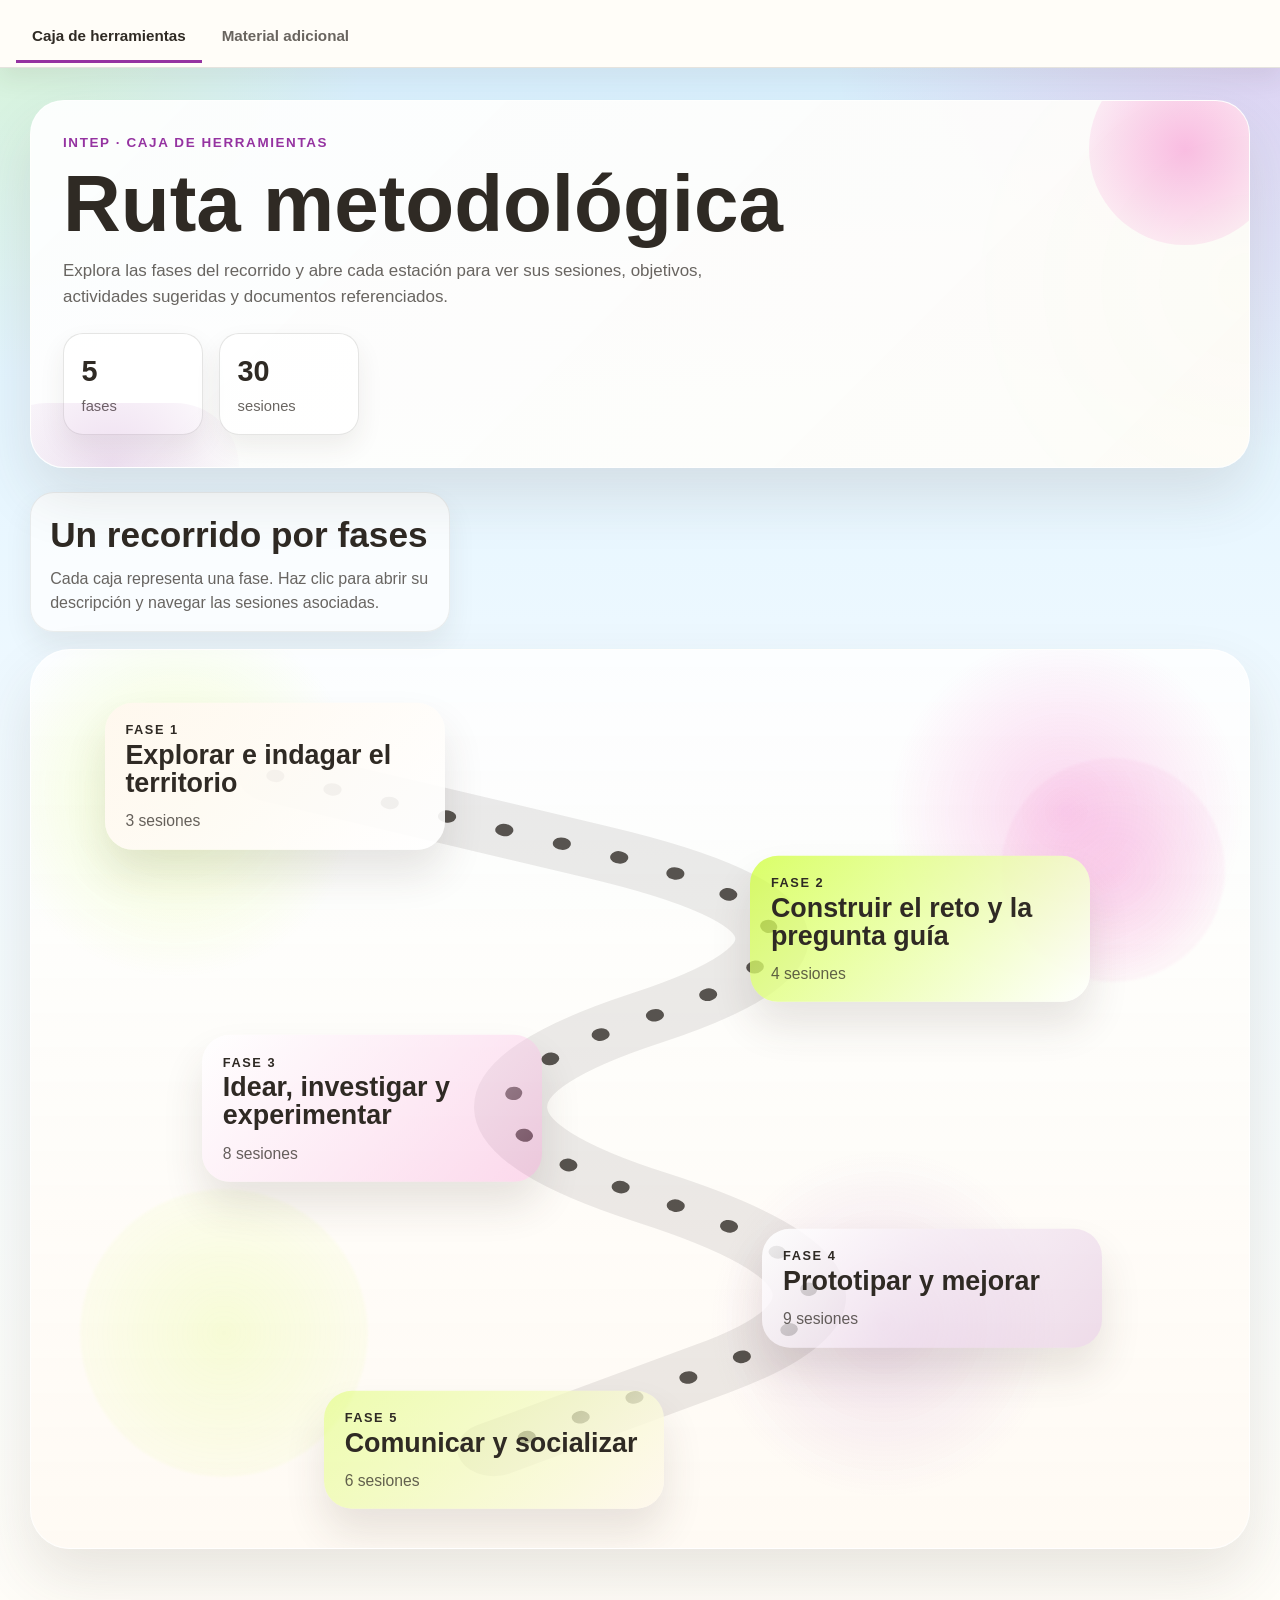
==== intep/caja-herramientas/index.html @ d8cf2d1a "Split INTEP toolkit into tabbed sections" ====
<!doctype html>
<html lang="es">
  <head>
    <meta charset="UTF-8" />
    <meta name="viewport" content="width=device-width, initial-scale=1.0" />
    <title>INTEP Caja de Herramientas</title>
    <meta
      name="description"
      content="Ruta metodológica visual de la caja de herramientas de INTEP."
    />
    <link rel="stylesheet" href="../assets/css/intep-toolkit.css?v=1" />
  </head>
  <body class="toolkit-page" data-toolkit-page data-toolkit-view="journey">
    <main class="page-shell">
      <nav class="toolkit-tabs" aria-label="Secciones de INTEP">
        <a class="toolkit-tab is-active" href="../caja-herramientas/" aria-current="page">
          Caja de herramientas
        </a>
        <a class="toolkit-tab" href="../material-adicional/">Material adicional</a>
      </nav>

      <section class="intro-panel">
        <p class="eyebrow">INTEP · Caja de herramientas</p>
        <h1>Ruta metodológica</h1>
        <div class="intro-copy">
          <p>
            Explora las fases del recorrido y abre cada estación para ver sus
            sesiones, objetivos, actividades sugeridas y documentos
            referenciados.
          </p>
        </div>
        <div class="stats-row" data-stats></div>
      </section>

      <section class="journey-section">
        <div class="journey-copy">
          <h2>Un recorrido por fases</h2>
          <p>
            Cada caja representa una fase. Haz clic para abrir su descripción
            y navegar las sesiones asociadas.
          </p>
        </div>
        <div class="journey-board" data-journey-board>
          <svg class="route-svg" data-route-svg aria-hidden="true"></svg>
          <div class="journey-stations" data-journey-stations></div>
        </div>
      </section>
    </main>

    <div class="phase-modal" data-phase-modal hidden>
      <div class="modal-card" role="dialog" aria-modal="true" aria-labelledby="modal-title">
        <button class="modal-close" type="button" data-close-modal aria-label="Cerrar">
          ×
        </button>
        <section class="modal-hero">
          <span class="modal-kicker" data-modal-count></span>
          <h2 class="modal-title" id="modal-title" data-modal-title></h2>
          <p class="modal-description" data-modal-description></p>
        </section>
        <div class="accordion-list" data-modal-sessions></div>
        <div class="resource-link-list" data-modal-links hidden></div>
      </div>
    </div>

    <script src="../assets/data/intep-toolkit-data.js?v=1"></script>
    <script src="../assets/js/intep-toolkit.js?v=1"></script>
  </body>
</html>
---- intep/assets/css/intep-toolkit.css ----
:root {
  color-scheme: light;
  --bg: #edf7ff;
  --bg-soft: #fffcf8;
  --ink: #2f2a24;
  --muted: rgba(47, 42, 36, 0.72);
  --line: rgba(47, 42, 36, 0.12);
  --lime: #cdff2f;
  --pink: #ef1ca7;
  --violet: #9533a1;
  --pearl: #fff8ee;
  --sky: #cfeeff;
  --shadow: 0 28px 60px rgba(72, 55, 39, 0.12);
  --radius-xl: 34px;
  --radius-lg: 26px;
  --radius-md: 20px;
  --container: 1220px;
}

* {
  box-sizing: border-box;
}

html {
  font-family: "Avenir Next", Avenir, "Segoe UI", sans-serif;
  line-height: 1.5;
}

body {
  margin: 0;
  color: var(--ink);
  background:
    radial-gradient(circle at top right, rgba(239, 28, 167, 0.16), transparent 22%),
    radial-gradient(circle at top left, rgba(205, 255, 47, 0.2), transparent 18%),
    linear-gradient(180deg, #d7f0ff 0%, #eff9ff 44%, #fffdf8 100%);
}

body.modal-open {
  overflow: hidden;
}

a {
  color: inherit;
  text-decoration: none;
}

.toolkit-page {
  min-height: 100vh;
}

.page-shell {
  width: min(calc(100% - 2rem), var(--container));
  margin: 0 auto;
  padding: 0 0 4rem;
}

.intro-panel {
  position: relative;
  overflow: hidden;
  margin-top: 2rem;
  padding: 2rem;
  border: 1px solid rgba(255, 255, 255, 0.74);
  border-radius: var(--radius-xl);
  background:
    linear-gradient(135deg, rgba(255, 255, 255, 0.9), rgba(255, 252, 248, 0.92)),
    radial-gradient(circle at right, rgba(205, 255, 47, 0.24), transparent 24%);
  box-shadow: var(--shadow);
}

.intro-panel::before,
.intro-panel::after {
  content: "";
  position: absolute;
  border-radius: 999px;
}

.intro-panel::before {
  top: -3rem;
  right: -2rem;
  width: 12rem;
  height: 12rem;
  background: radial-gradient(circle, rgba(239, 28, 167, 0.28), rgba(239, 28, 167, 0));
}

.intro-panel::after {
  left: -3rem;
  bottom: -4rem;
  width: 16rem;
  height: 8rem;
  background: radial-gradient(circle, rgba(149, 51, 161, 0.16), rgba(149, 51, 161, 0));
}

.eyebrow {
  margin: 0 0 0.8rem;
  color: var(--violet);
  font-size: 0.84rem;
  font-weight: 900;
  letter-spacing: 0.12em;
  text-transform: uppercase;
}

.intro-panel h1 {
  margin: 0;
  font-size: clamp(2.8rem, 7vw, 5rem);
  line-height: 0.95;
}

.intro-copy {
  max-width: 72ch;
  margin-top: 1rem;
  color: var(--muted);
  font-size: 1.06rem;
}

.stats-row {
  display: flex;
  flex-wrap: wrap;
  gap: 1rem;
  margin-top: 1.5rem;
}

.toolkit-tabs {
  display: flex;
  align-items: flex-end;
  gap: 0.25rem;
  margin-bottom: 1.25rem;
  margin-left: calc(50% - 50vw);
  margin-right: calc(50% - 50vw);
  padding: 0.85rem 1rem 0.2rem;
  width: 100vw;
  overflow-x: auto;
  position: sticky;
  top: 0;
  z-index: 10;
  border-bottom: 1px solid rgba(47, 42, 36, 0.12);
  background: #fffdf8;
  box-shadow: 0 12px 24px rgba(63, 47, 34, 0.08);
  scrollbar-width: thin;
}

.toolkit-tab {
  display: inline-flex;
  align-items: center;
  justify-content: center;
  flex: 0 0 auto;
  min-height: 42px;
  padding: 0.7rem 1rem 0.8rem;
  border-bottom: 3px solid transparent;
  color: var(--muted);
  font-size: 0.95rem;
  font-weight: 800;
  white-space: nowrap;
  transition:
    background-color 160ms ease,
    color 160ms ease,
    border-color 160ms ease;
}

.toolkit-tab:hover,
.toolkit-tab:focus-visible {
  color: var(--ink);
  background: rgba(255, 255, 255, 0.38);
  outline: none;
}

.toolkit-tab.is-active {
  color: var(--ink);
  border-color: var(--violet);
}

.stat-card {
  min-width: 140px;
  padding: 1rem 1.1rem;
  border: 1px solid var(--line);
  border-radius: 20px;
  background: rgba(255, 255, 255, 0.7);
  box-shadow: 0 12px 26px rgba(63, 47, 34, 0.08);
}

.stat-card strong {
  display: block;
  font-size: 1.8rem;
}

.stat-card span {
  color: var(--muted);
  font-size: 0.92rem;
}

.journey-section {
  margin-top: 1.5rem;
}

.resources-section {
  margin-top: 1.5rem;
}

.journey-copy {
  max-width: 420px;
  margin-bottom: 1.1rem;
  padding: 1rem 1.2rem;
  border: 1px solid rgba(47, 42, 36, 0.08);
  border-radius: 24px;
  background: rgba(255, 255, 255, 0.74);
  box-shadow: 0 14px 28px rgba(67, 52, 39, 0.08);
}

.journey-copy h2 {
  margin: 0 0 0.35rem;
  font-size: clamp(1.5rem, 4vw, 2.2rem);
}

.journey-copy p {
  margin: 0;
  color: var(--muted);
}

.resources-copy {
  max-width: 520px;
  margin-bottom: 1.1rem;
  padding: 1rem 1.2rem;
  border: 1px solid rgba(47, 42, 36, 0.08);
  border-radius: 24px;
  background: rgba(255, 255, 255, 0.74);
  box-shadow: 0 14px 28px rgba(67, 52, 39, 0.08);
}

.resources-copy h2 {
  margin: 0 0 0.35rem;
  font-size: clamp(1.5rem, 4vw, 2.2rem);
}

.resources-copy p {
  margin: 0;
  color: var(--muted);
}

.journey-board {
  position: relative;
  min-height: 900px;
  overflow: hidden;
  padding: 1.5rem;
  border: 1px solid rgba(255, 255, 255, 0.76);
  border-radius: 40px;
  background:
    radial-gradient(circle at 12% 16%, rgba(205, 255, 47, 0.22), transparent 14%),
    radial-gradient(circle at 85% 18%, rgba(239, 28, 167, 0.18), transparent 14%),
    radial-gradient(circle at 70% 75%, rgba(149, 51, 161, 0.14), transparent 16%),
    linear-gradient(180deg, rgba(255, 255, 255, 0.82), rgba(255, 250, 243, 0.92));
  box-shadow: var(--shadow);
}

.journey-board::before,
.journey-board::after {
  content: "";
  position: absolute;
  border-radius: 999px;
  filter: blur(1px);
}

.journey-board::before {
  inset: auto auto 8% 4%;
  width: 18rem;
  height: 18rem;
  background: radial-gradient(circle, rgba(205, 255, 47, 0.16), rgba(205, 255, 47, 0));
}

.journey-board::after {
  inset: 12% 2% auto auto;
  width: 14rem;
  height: 14rem;
  background: radial-gradient(circle, rgba(239, 28, 167, 0.12), rgba(239, 28, 167, 0));
}

.route-svg {
  position: absolute;
  inset: 0;
  width: 100%;
  height: 100%;
  display: block;
  z-index: 1;
}

.route-guide,
.route-dots {
  fill: none;
  stroke-linecap: round;
  stroke-linejoin: round;
}

.route-guide {
  stroke: rgba(47, 42, 36, 0.09);
  stroke-width: 6;
}

.route-dots {
  stroke: rgba(47, 42, 36, 0.78);
  stroke-width: 1.35;
  stroke-dasharray: 0.1 3.4;
}

.journey-stations {
  position: absolute;
  inset: 0;
  z-index: 2;
}

.station {
  position: absolute;
  width: min(340px, 32vw);
  padding: 1.2rem 1.3rem;
  border: 0;
  border-radius: 28px;
  color: var(--ink);
  text-align: left;
  transform: translate(-50%, -50%);
  cursor: pointer;
  box-shadow: 0 24px 40px rgba(69, 52, 38, 0.12);
  transition:
    transform 180ms ease,
    box-shadow 180ms ease;
}

.station:hover,
.station:focus-visible {
  transform: translate(-50%, -53%);
  box-shadow: 0 28px 48px rgba(69, 52, 38, 0.16);
  outline: none;
}

.station-label,
.station-meta {
  display: block;
}

.station-label {
  margin-bottom: 0.3rem;
  font-size: 0.8rem;
  font-weight: 900;
  letter-spacing: 0.12em;
  text-transform: uppercase;
}

.station strong {
  display: block;
  font-size: clamp(1.5rem, 2.1vw, 2.1rem);
  line-height: 1.04;
}

.station-meta {
  margin-top: 0.9rem;
  color: rgba(47, 42, 36, 0.74);
  font-size: 0.98rem;
}

.station-tone-1 {
  background: linear-gradient(135deg, rgba(255, 248, 238, 0.98), rgba(255, 255, 255, 0.9));
}

.station-tone-2 {
  background: linear-gradient(135deg, rgba(205, 255, 47, 0.72), rgba(255, 255, 255, 0.9));
}

.station-tone-3 {
  background: linear-gradient(135deg, rgba(255, 255, 255, 0.92), rgba(239, 28, 167, 0.16));
}

.station-tone-4 {
  background: linear-gradient(135deg, rgba(255, 255, 255, 0.92), rgba(149, 51, 161, 0.16));
}

.station-tone-5 {
  background: linear-gradient(135deg, rgba(205, 255, 47, 0.36), rgba(255, 248, 238, 0.96));
}

.resource-grid {
  display: grid;
  grid-template-columns: repeat(2, minmax(0, 1fr));
  gap: 1rem;
}

.resource-card {
  position: relative;
  min-height: 210px;
  padding: 1.4rem;
  border: 1px solid rgba(255, 255, 255, 0.76);
  border-radius: 30px;
  background:
    linear-gradient(135deg, rgba(255, 255, 255, 0.92), rgba(255, 248, 243, 0.96)),
    radial-gradient(circle at top right, rgba(149, 51, 161, 0.12), transparent 28%);
  box-shadow: var(--shadow);
  color: var(--ink);
  text-align: left;
  cursor: pointer;
  transition:
    transform 180ms ease,
    box-shadow 180ms ease;
}

.resource-card:hover,
.resource-card:focus-visible {
  transform: translateY(-3px);
  box-shadow: 0 28px 48px rgba(69, 52, 38, 0.16);
  outline: none;
}

.resource-card::before {
  content: "";
  position: absolute;
  inset: 0 auto auto 0;
  width: 100%;
  height: 0.4rem;
  border-radius: 30px 30px 0 0;
}

.resource-card-label,
.resource-card-meta {
  display: block;
}

.resource-card-label {
  margin-bottom: 0.75rem;
  font-size: 0.78rem;
  font-weight: 900;
  letter-spacing: 0.12em;
  text-transform: uppercase;
}

.resource-card strong {
  display: block;
  font-size: clamp(1.6rem, 2.3vw, 2.2rem);
  line-height: 1.05;
}

.resource-card p {
  margin: 0.7rem 0 0;
  color: var(--muted);
}

.resource-card-meta {
  margin-top: 1rem;
  font-size: 0.95rem;
  font-weight: 700;
  color: rgba(47, 42, 36, 0.74);
}

.resource-tone-1::before {
  background: linear-gradient(90deg, var(--lime), rgba(205, 255, 47, 0.28));
}

.resource-tone-2::before {
  background: linear-gradient(90deg, var(--pink), rgba(149, 51, 161, 0.4));
}

.phase-modal {
  position: fixed;
  inset: 0;
  z-index: 20;
  display: grid;
  place-items: center;
  padding: 1.25rem;
  background: rgba(23, 19, 23, 0.46);
  backdrop-filter: blur(10px);
}

.phase-modal[hidden] {
  display: none;
}

.modal-card {
  position: relative;
  width: min(980px, 100%);
  max-height: min(88vh, 960px);
  overflow: auto;
  padding: 1.4rem;
  border: 1px solid rgba(255, 255, 255, 0.74);
  border-radius: 34px;
  background:
    linear-gradient(135deg, rgba(255, 255, 255, 0.98), rgba(255, 248, 245, 0.98)),
    radial-gradient(circle at top right, rgba(239, 28, 167, 0.18), transparent 28%);
  box-shadow: 0 36px 84px rgba(0, 0, 0, 0.22);
}

.modal-card::before {
  content: "";
  position: absolute;
  top: 0;
  left: 0;
  width: 15rem;
  height: 0.7rem;
  border-radius: 0 0 999px 0;
  background: linear-gradient(90deg, var(--lime), var(--pink), var(--violet));
}

.modal-close {
  position: sticky;
  top: 0;
  z-index: 2;
  display: inline-flex;
  align-items: center;
  justify-content: center;
  width: 3rem;
  height: 3rem;
  margin-left: auto;
  border: 0;
  border-radius: 999px;
  background: rgba(47, 42, 36, 0.06);
  font-size: 1.7rem;
  cursor: pointer;
}

.modal-hero {
  padding: 1.3rem;
  border: 1px solid rgba(47, 42, 36, 0.08);
  border-radius: 26px;
  background:
    linear-gradient(135deg, rgba(255, 255, 255, 0.96), rgba(255, 248, 238, 0.94)),
    radial-gradient(circle at right, rgba(205, 255, 47, 0.2), transparent 30%);
}

.modal-kicker {
  display: inline-flex;
  align-items: center;
  gap: 0.4rem;
  padding: 0.35rem 0.78rem;
  border-radius: 999px;
  background: rgba(205, 255, 47, 0.5);
  font-size: 0.78rem;
  font-weight: 900;
  letter-spacing: 0.08em;
  text-transform: uppercase;
}

.modal-title {
  margin: 0.9rem 0 0.5rem;
  font-size: clamp(1.8rem, 4vw, 2.8rem);
  line-height: 1.02;
}

.modal-description {
  margin: 0;
  color: var(--muted);
}

.accordion-list {
  display: grid;
  gap: 0.9rem;
  margin-top: 1.2rem;
}

.resource-link-list {
  display: grid;
  gap: 0.75rem;
  margin-top: 1.2rem;
}

.resource-link-list[hidden] {
  display: none;
}

.session-card {
  overflow: hidden;
  border: 1px solid rgba(47, 42, 36, 0.1);
  border-radius: 22px;
  background: rgba(255, 255, 255, 0.86);
}

.session-card summary {
  display: flex;
  align-items: center;
  justify-content: space-between;
  gap: 1rem;
  padding: 1rem 1.15rem;
  list-style: none;
  cursor: pointer;
  font-weight: 800;
}

.session-card summary::-webkit-details-marker {
  display: none;
}

.session-chevron {
  width: 14px;
  height: 14px;
  border-right: 3px solid currentColor;
  border-bottom: 3px solid currentColor;
  transform: rotate(45deg);
  transition: transform 160ms ease;
}

.session-card[open] .session-chevron {
  transform: rotate(225deg);
}

.session-content {
  display: grid;
  gap: 0.85rem;
  padding: 0 1.15rem 1.15rem;
}

.detail-block {
  padding: 0.95rem 1rem;
  border-radius: 18px;
}

.detail-objective {
  background: rgba(205, 255, 47, 0.2);
}

.detail-skills {
  background: rgba(239, 28, 167, 0.08);
}

.detail-activity {
  background: rgba(149, 51, 161, 0.08);
}

.detail-pages {
  background: rgba(205, 255, 47, 0.12);
}

.detail-documents {
  background: rgba(255, 248, 238, 0.96);
  border: 1px solid rgba(47, 42, 36, 0.08);
}

.session-content h4 {
  margin: 0 0 0.3rem;
  font-size: 0.82rem;
  font-weight: 900;
  letter-spacing: 0.08em;
  text-transform: uppercase;
}

.session-content p {
  margin: 0;
  color: var(--muted);
}

.rich-copy {
  display: grid;
  gap: 0.3rem;
  color: var(--muted);
}

.chip-row {
  display: flex;
  flex-wrap: wrap;
  gap: 0.45rem;
}

.chip {
  padding: 0.4rem 0.72rem;
  border-radius: 999px;
  background: rgba(255, 255, 255, 0.8);
  font-size: 0.84rem;
}

.document-list {
  display: grid;
  gap: 0.5rem;
  margin: 0;
  padding: 0;
  list-style: none;
}

.document-link {
  display: inline-flex;
  align-items: center;
  gap: 0.5rem;
  padding: 0.84rem 0.96rem;
  border-radius: 16px;
  background: rgba(149, 51, 161, 0.08);
  font-weight: 700;
  transition:
    transform 160ms ease,
    background-color 160ms ease;
}

.document-link:hover {
  transform: translateY(-1px);
  background: rgba(239, 28, 167, 0.1);
}

.document-link.is-muted {
  background: rgba(47, 42, 36, 0.07);
}

.document-link[aria-disabled="true"] {
  cursor: default;
}

.document-tag {
  padding: 0.16rem 0.4rem;
  border-radius: 999px;
  background: rgba(205, 255, 47, 0.5);
  font-size: 0.72rem;
  font-weight: 900;
}

.empty-copy {
  color: var(--muted);
}

@media (max-width: 980px) {
  .station {
    width: min(300px, 42vw);
  }
}

@media (max-width: 760px) {
  .page-shell {
    width: min(calc(100% - 1rem), var(--container));
    padding: 0 0 2rem;
  }

  .intro-panel,
  .journey-board,
  .modal-card {
    border-radius: 24px;
  }

  .intro-panel,
  .modal-card {
    padding: 1rem;
  }

  .intro-panel {
    margin-top: 1rem;
  }

  .journey-board {
    min-height: 1160px;
    padding: 1rem 0.85rem;
  }

  .toolkit-tabs {
    margin-bottom: 1rem;
  }

  .station {
    width: min(248px, calc(100vw - 3rem));
    padding: 1.05rem 1rem;
    border-radius: 24px;
  }

  .station strong {
    font-size: clamp(1.05rem, 7vw, 1.7rem);
  }

  .station-label {
    font-size: 0.72rem;
  }

  .station-meta {
    margin-top: 0.65rem;
    font-size: 0.92rem;
  }

  .route-guide {
    stroke-width: 8;
    stroke: rgba(47, 42, 36, 0.12);
  }

  .route-dots {
    stroke-width: 1.7;
    stroke: rgba(47, 42, 36, 0.72);
    stroke-dasharray: 0.1 3;
  }

  .resource-grid {
    grid-template-columns: 1fr;
  }

  .resource-card {
    min-height: auto;
    padding: 1.15rem 1rem;
    border-radius: 24px;
  }
}
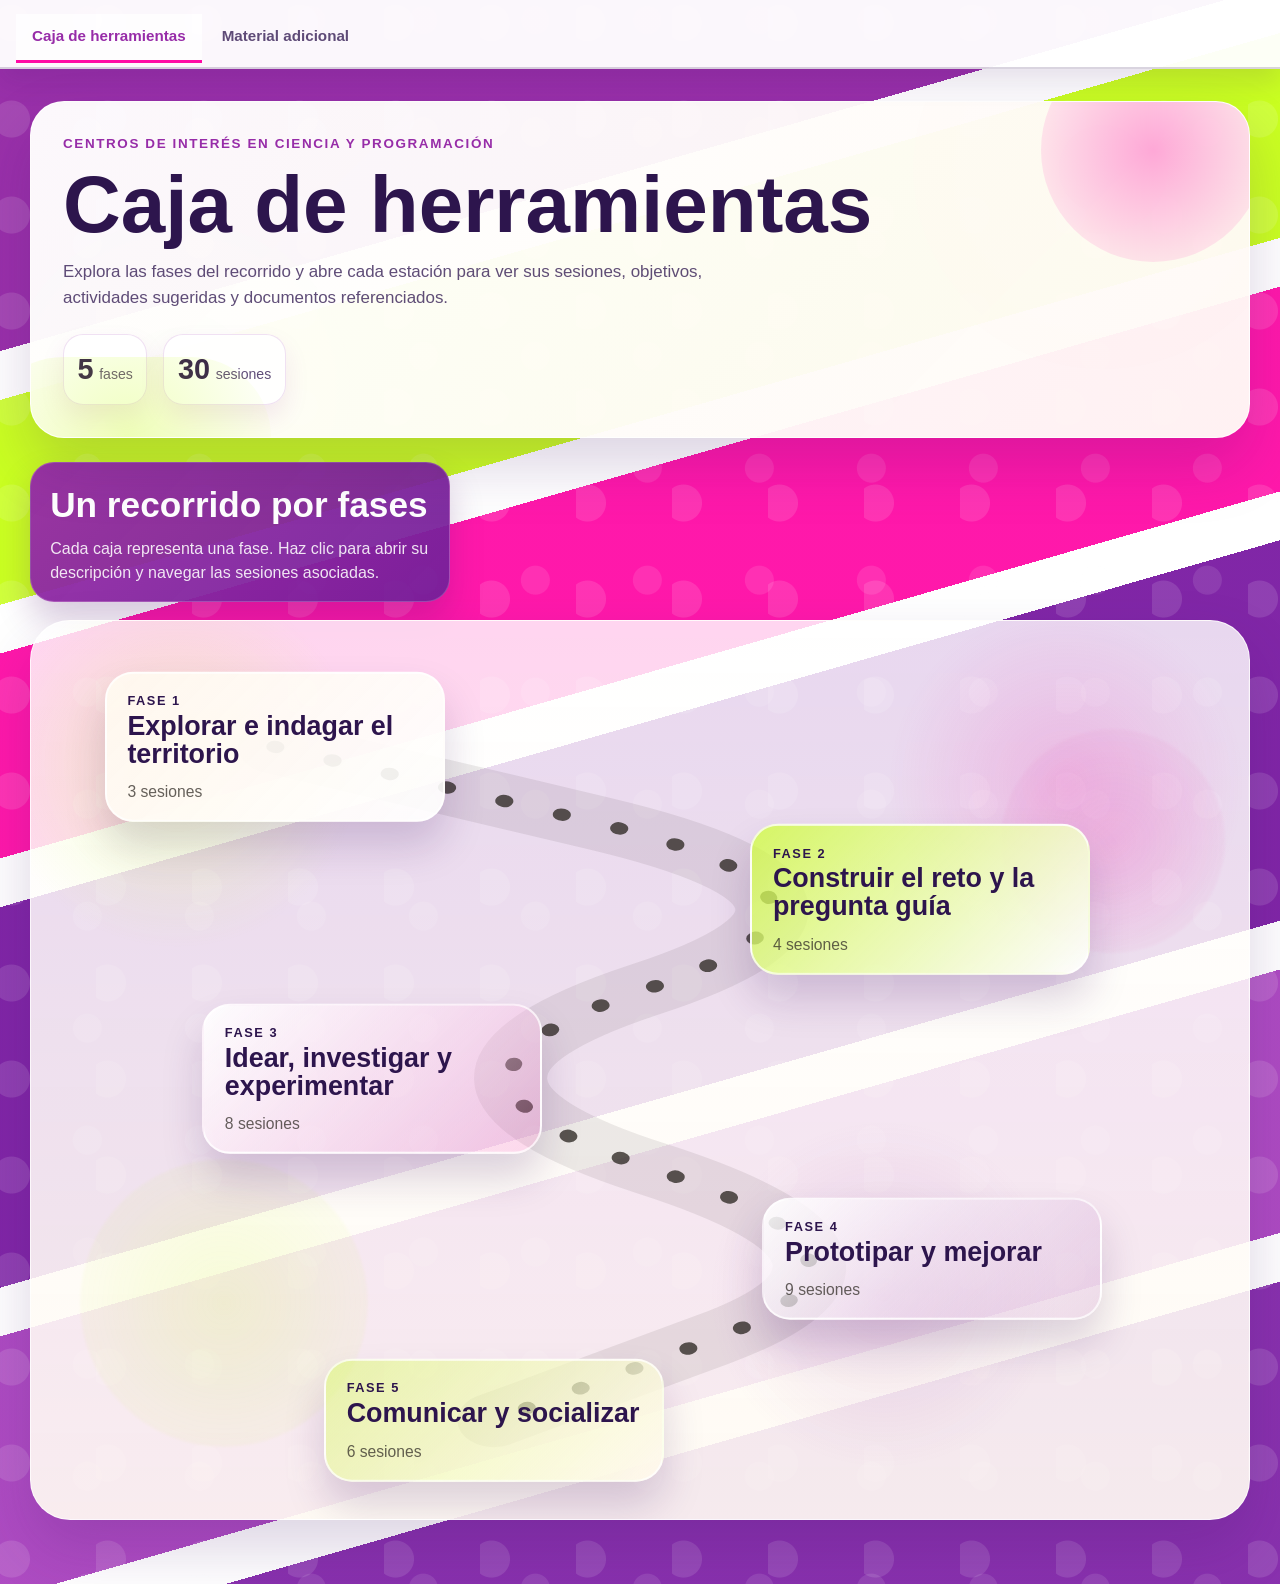
==== commit 551e14e1: "Update INTEP toolkit visuals and links" ====
--- a/intep/caja-herramientas/index.html
+++ b/intep/caja-herramientas/index.html
@@ -8,7 +8,7 @@
       name="description"
       content="Ruta metodológica visual de la caja de herramientas de INTEP."
     />
-    <link rel="stylesheet" href="../assets/css/intep-toolkit.css?v=1" />
+    <link rel="stylesheet" href="../assets/css/intep-toolkit.css?v=4" />
   </head>
   <body class="toolkit-page" data-toolkit-page data-toolkit-view="journey">
     <main class="page-shell">
@@ -20,8 +20,8 @@
       </nav>
 
       <section class="intro-panel">
-        <p class="eyebrow">INTEP · Caja de herramientas</p>
-        <h1>Ruta metodológica</h1>
+        <p class="eyebrow">Centros de Interés en ciencia y programación</p>
+        <h1>Caja de herramientas</h1>
         <div class="intro-copy">
           <p>
             Explora las fases del recorrido y abre cada estación para ver sus
--- a/intep/assets/css/intep-toolkit.css
+++ b/intep/assets/css/intep-toolkit.css
@@ -1,16 +1,16 @@
 :root {
   color-scheme: light;
-  --bg: #edf7ff;
-  --bg-soft: #fffcf8;
-  --ink: #2f2a24;
-  --muted: rgba(47, 42, 36, 0.72);
-  --line: rgba(47, 42, 36, 0.12);
-  --lime: #cdff2f;
-  --pink: #ef1ca7;
-  --violet: #9533a1;
-  --pearl: #fff8ee;
-  --sky: #cfeeff;
-  --shadow: 0 28px 60px rgba(72, 55, 39, 0.12);
+  --bg: #c9ff11;
+  --bg-soft: #fffdf6;
+  --ink: #2d154d;
+  --muted: rgba(45, 21, 77, 0.76);
+  --line: rgba(45, 21, 77, 0.14);
+  --lime: #c8ff18;
+  --pink: #ff0aa5;
+  --violet: #972ca8;
+  --pearl: #fffdf7;
+  --sky: #2b62ff;
+  --shadow: 0 28px 60px rgba(59, 18, 98, 0.18);
   --radius-xl: 34px;
   --radius-lg: 26px;
   --radius-md: 20px;
@@ -30,9 +30,24 @@
   margin: 0;
   color: var(--ink);
   background:
-    radial-gradient(circle at top right, rgba(239, 28, 167, 0.16), transparent 22%),
-    radial-gradient(circle at top left, rgba(205, 255, 47, 0.2), transparent 18%),
-    linear-gradient(180deg, #d7f0ff 0%, #eff9ff 44%, #fffdf8 100%);
+    radial-gradient(circle at 12% 24%, rgba(255, 255, 255, 0.12) 0 18px, transparent 19px)
+      0 0 / 96px 96px,
+    radial-gradient(circle at 78% 18%, rgba(255, 255, 255, 0.1) 0 14px, transparent 15px)
+      0 0 / 112px 112px,
+    linear-gradient(
+      164deg,
+      rgba(151, 44, 168, 0.98) 0 18%,
+      rgba(255, 255, 255, 0.94) 18% 20.5%,
+      rgba(200, 255, 24, 0.96) 20.5% 31%,
+      rgba(255, 255, 255, 0.95) 31% 33.5%,
+      rgba(255, 10, 165, 0.94) 33.5% 44%,
+      rgba(255, 255, 255, 0.95) 44% 46.5%,
+      rgba(126, 34, 165, 0.98) 46.5% 66%,
+      rgba(255, 255, 255, 0.94) 66% 68.5%,
+      rgba(172, 72, 193, 0.98) 68.5% 82%,
+      rgba(255, 255, 255, 0.94) 82% 84.5%,
+      rgba(134, 45, 172, 0.98) 84.5% 100%
+    );
 }
 
 body.modal-open {
@@ -59,11 +74,12 @@
   overflow: hidden;
   margin-top: 2rem;
   padding: 2rem;
-  border: 1px solid rgba(255, 255, 255, 0.74);
+  border: 1px solid rgba(255, 255, 255, 0.82);
   border-radius: var(--radius-xl);
   background:
-    linear-gradient(135deg, rgba(255, 255, 255, 0.9), rgba(255, 252, 248, 0.92)),
-    radial-gradient(circle at right, rgba(205, 255, 47, 0.24), transparent 24%);
+    linear-gradient(135deg, rgba(255, 255, 255, 0.97), rgba(255, 250, 245, 0.96)),
+    radial-gradient(circle at 88% 20%, rgba(255, 10, 165, 0.2), transparent 24%),
+    radial-gradient(circle at 12% 86%, rgba(200, 255, 24, 0.26), transparent 20%);
   box-shadow: var(--shadow);
 }
 
@@ -75,19 +91,19 @@
 }
 
 .intro-panel::before {
-  top: -3rem;
-  right: -2rem;
-  width: 12rem;
-  height: 12rem;
-  background: radial-gradient(circle, rgba(239, 28, 167, 0.28), rgba(239, 28, 167, 0));
+  top: -4rem;
+  right: -1rem;
+  width: 14rem;
+  height: 14rem;
+  background: radial-gradient(circle, rgba(255, 10, 165, 0.34), rgba(255, 10, 165, 0));
 }
 
 .intro-panel::after {
   left: -3rem;
-  bottom: -4rem;
-  width: 16rem;
-  height: 8rem;
-  background: radial-gradient(circle, rgba(149, 51, 161, 0.16), rgba(149, 51, 161, 0));
+  bottom: -5rem;
+  width: 18rem;
+  height: 10rem;
+  background: radial-gradient(circle, rgba(200, 255, 24, 0.28), rgba(200, 255, 24, 0));
 }
 
 .eyebrow {
@@ -132,9 +148,9 @@
   position: sticky;
   top: 0;
   z-index: 10;
-  border-bottom: 1px solid rgba(47, 42, 36, 0.12);
-  background: #fffdf8;
-  box-shadow: 0 12px 24px rgba(63, 47, 34, 0.08);
+  border-bottom: 2px solid rgba(45, 21, 77, 0.18);
+  background: rgba(255, 255, 255, 0.96);
+  box-shadow: 0 14px 26px rgba(59, 18, 98, 0.12);
   scrollbar-width: thin;
 }
 
@@ -159,32 +175,39 @@
 .toolkit-tab:hover,
 .toolkit-tab:focus-visible {
   color: var(--ink);
-  background: rgba(255, 255, 255, 0.38);
+  background: rgba(255, 255, 255, 0.34);
   outline: none;
 }
 
 .toolkit-tab.is-active {
-  color: var(--ink);
-  border-color: var(--violet);
+  color: var(--violet);
+  background: rgba(255, 255, 255, 0.82);
+  border-color: var(--pink);
 }
 
 .stat-card {
-  min-width: 140px;
-  padding: 1rem 1.1rem;
-  border: 1px solid var(--line);
+  display: inline-flex;
+  align-items: baseline;
+  gap: 0.35rem;
+  width: fit-content;
+  min-width: auto;
+  padding: 0.8rem 0.85rem;
+  border: 1px solid rgba(151, 44, 168, 0.14);
   border-radius: 20px;
-  background: rgba(255, 255, 255, 0.7);
-  box-shadow: 0 12px 26px rgba(63, 47, 34, 0.08);
+  background: rgba(255, 255, 255, 0.9);
+  box-shadow: 0 12px 24px rgba(151, 44, 168, 0.1);
 }
 
 .stat-card strong {
-  display: block;
+  display: inline;
   font-size: 1.8rem;
 }
 
 .stat-card span {
+  display: inline;
   color: var(--muted);
-  font-size: 0.92rem;
+  font-size: 0.88rem;
+  white-space: nowrap;
 }
 
 .journey-section {
@@ -199,40 +222,42 @@
   max-width: 420px;
   margin-bottom: 1.1rem;
   padding: 1rem 1.2rem;
-  border: 1px solid rgba(47, 42, 36, 0.08);
+  border: 1px solid rgba(255, 255, 255, 0.18);
   border-radius: 24px;
-  background: rgba(255, 255, 255, 0.74);
-  box-shadow: 0 14px 28px rgba(67, 52, 39, 0.08);
+  background: linear-gradient(135deg, rgba(151, 44, 168, 0.96), rgba(116, 32, 153, 0.94));
+  box-shadow: 0 18px 34px rgba(81, 17, 110, 0.22);
 }
 
 .journey-copy h2 {
   margin: 0 0 0.35rem;
+  color: #fff;
   font-size: clamp(1.5rem, 4vw, 2.2rem);
 }
 
 .journey-copy p {
   margin: 0;
-  color: var(--muted);
+  color: rgba(255, 255, 255, 0.88);
 }
 
 .resources-copy {
   max-width: 520px;
   margin-bottom: 1.1rem;
   padding: 1rem 1.2rem;
-  border: 1px solid rgba(47, 42, 36, 0.08);
+  border: 1px solid rgba(255, 255, 255, 0.18);
   border-radius: 24px;
-  background: rgba(255, 255, 255, 0.74);
-  box-shadow: 0 14px 28px rgba(67, 52, 39, 0.08);
+  background: linear-gradient(135deg, rgba(151, 44, 168, 0.96), rgba(116, 32, 153, 0.94));
+  box-shadow: 0 18px 34px rgba(81, 17, 110, 0.22);
 }
 
 .resources-copy h2 {
   margin: 0 0 0.35rem;
+  color: #fff;
   font-size: clamp(1.5rem, 4vw, 2.2rem);
 }
 
 .resources-copy p {
   margin: 0;
-  color: var(--muted);
+  color: rgba(255, 255, 255, 0.88);
 }
 
 .journey-board {
@@ -309,13 +334,13 @@
   position: absolute;
   width: min(340px, 32vw);
   padding: 1.2rem 1.3rem;
-  border: 0;
+  border: 2px solid rgba(255, 255, 255, 0.72);
   border-radius: 28px;
   color: var(--ink);
   text-align: left;
   transform: translate(-50%, -50%);
   cursor: pointer;
-  box-shadow: 0 24px 40px rgba(69, 52, 38, 0.12);
+  box-shadow: 0 24px 40px rgba(62, 17, 97, 0.18);
   transition:
     transform 180ms ease,
     box-shadow 180ms ease;
@@ -383,11 +408,11 @@
   position: relative;
   min-height: 210px;
   padding: 1.4rem;
-  border: 1px solid rgba(255, 255, 255, 0.76);
+  border: 2px solid rgba(255, 255, 255, 0.74);
   border-radius: 30px;
   background:
-    linear-gradient(135deg, rgba(255, 255, 255, 0.92), rgba(255, 248, 243, 0.96)),
-    radial-gradient(circle at top right, rgba(149, 51, 161, 0.12), transparent 28%);
+    linear-gradient(135deg, rgba(255, 255, 255, 0.96), rgba(255, 245, 252, 0.96)),
+    radial-gradient(circle at top right, rgba(151, 44, 168, 0.18), transparent 28%);
   box-shadow: var(--shadow);
   color: var(--ink);
   text-align: left;
@@ -441,7 +466,7 @@
   margin-top: 1rem;
   font-size: 0.95rem;
   font-weight: 700;
-  color: rgba(47, 42, 36, 0.74);
+  color: rgba(45, 21, 77, 0.76);
 }
 
 .resource-tone-1::before {
@@ -476,8 +501,8 @@
   border: 1px solid rgba(255, 255, 255, 0.74);
   border-radius: 34px;
   background:
-    linear-gradient(135deg, rgba(255, 255, 255, 0.98), rgba(255, 248, 245, 0.98)),
-    radial-gradient(circle at top right, rgba(239, 28, 167, 0.18), transparent 28%);
+    linear-gradient(135deg, rgba(255, 255, 255, 0.98), rgba(255, 249, 253, 0.98)),
+    radial-gradient(circle at top right, rgba(255, 10, 165, 0.22), transparent 28%);
   box-shadow: 0 36px 84px rgba(0, 0, 0, 0.22);
 }
 
@@ -514,8 +539,8 @@
   border: 1px solid rgba(47, 42, 36, 0.08);
   border-radius: 26px;
   background:
-    linear-gradient(135deg, rgba(255, 255, 255, 0.96), rgba(255, 248, 238, 0.94)),
-    radial-gradient(circle at right, rgba(205, 255, 47, 0.2), transparent 30%);
+    linear-gradient(135deg, rgba(255, 255, 255, 0.96), rgba(255, 250, 241, 0.94)),
+    radial-gradient(circle at right, rgba(200, 255, 24, 0.28), transparent 30%);
 }
 
 .modal-kicker {
@@ -605,19 +630,19 @@
 }
 
 .detail-objective {
-  background: rgba(205, 255, 47, 0.2);
+  background: rgba(200, 255, 24, 0.22);
 }
 
 .detail-skills {
-  background: rgba(239, 28, 167, 0.08);
+  background: rgba(255, 10, 165, 0.1);
 }
 
 .detail-activity {
-  background: rgba(149, 51, 161, 0.08);
+  background: rgba(151, 44, 168, 0.12);
 }
 
 .detail-pages {
-  background: rgba(205, 255, 47, 0.12);
+  background: rgba(200, 255, 24, 0.16);
 }
 
 .detail-documents {
